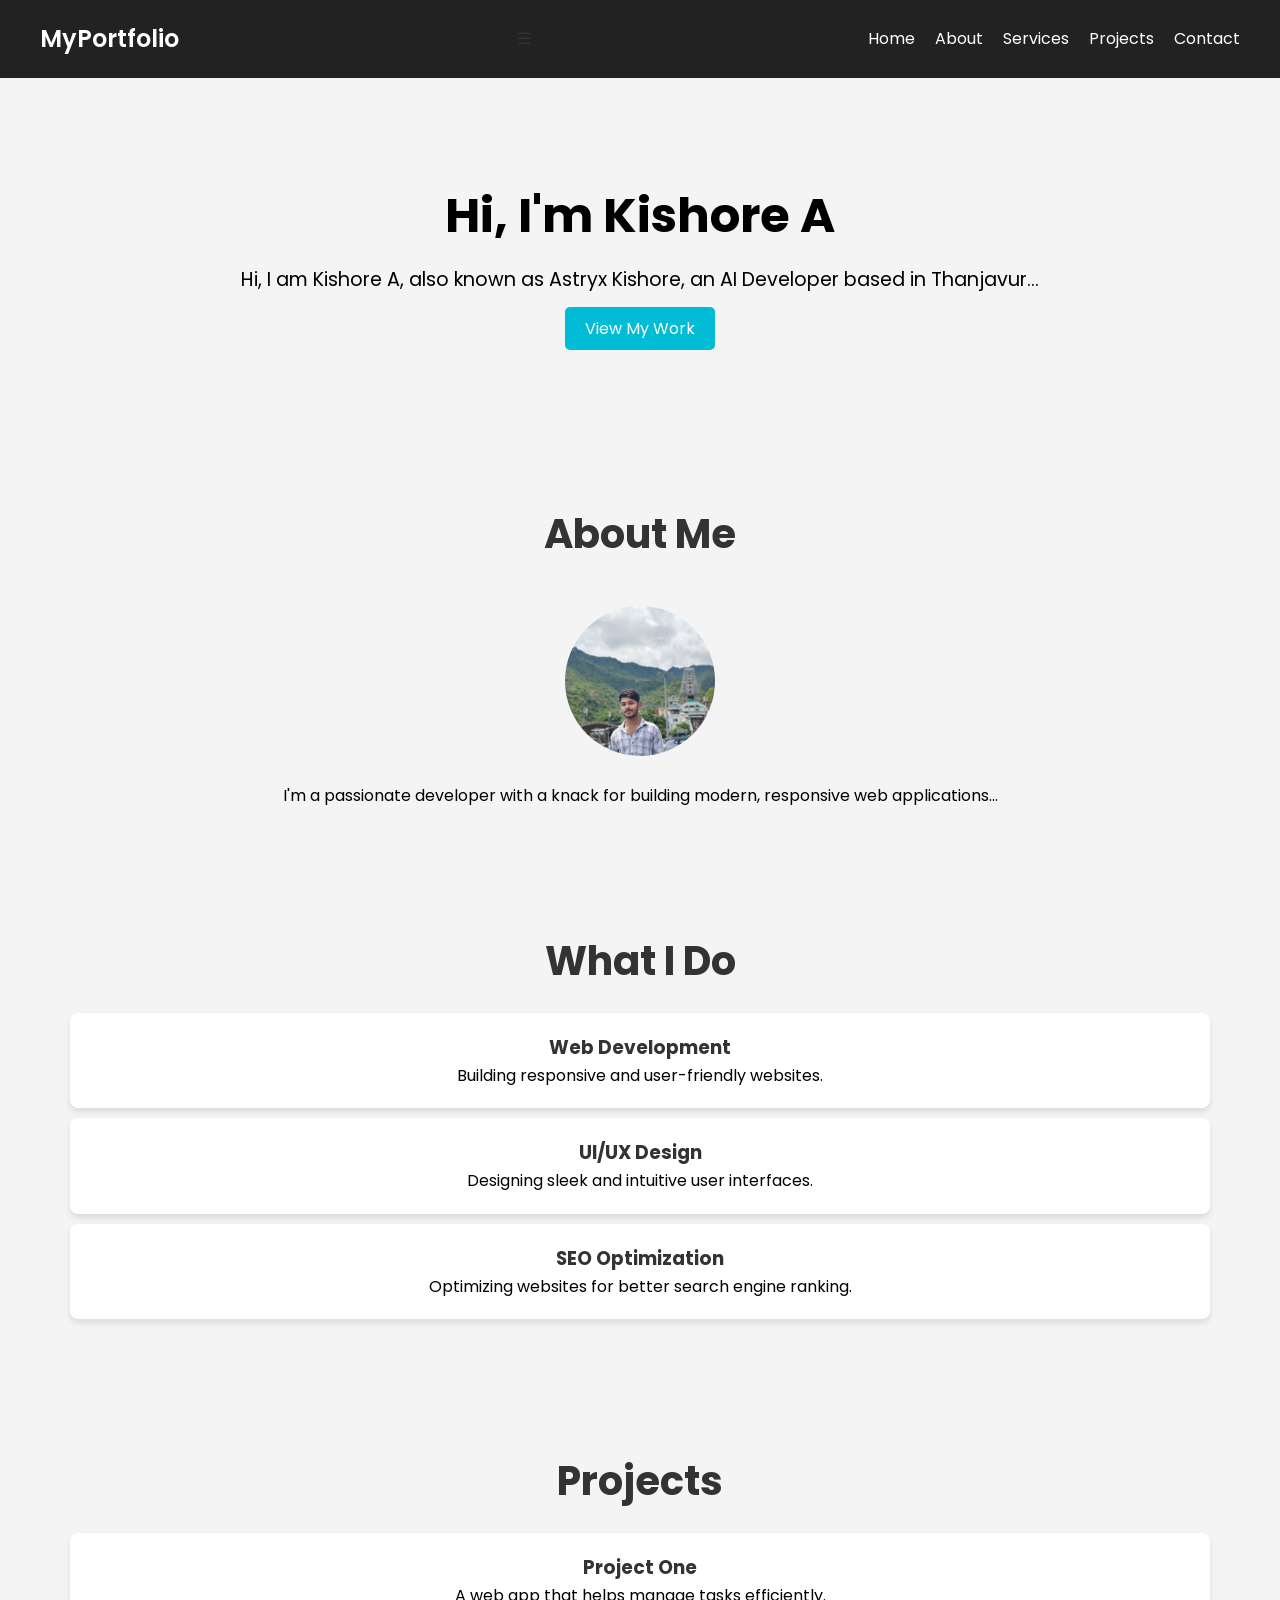
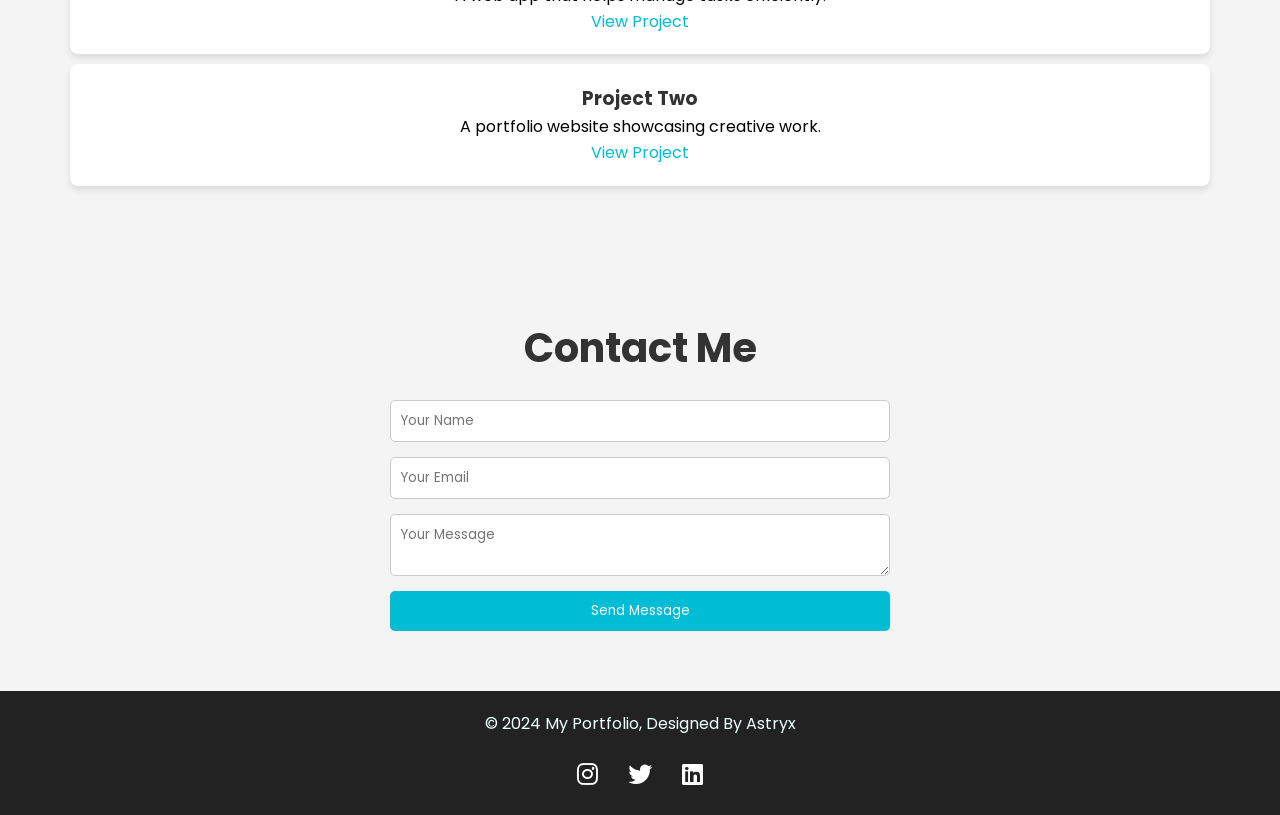
==== index.html @ 1918c246 "Add files via upload" ====
<!DOCTYPE html>
<html lang="en">
<head>
    <meta charset="UTF-8">
    <meta name="viewport" content="width=device-width, initial-scale=1.0">
    <title>My Portfolio</title>
    <link rel="stylesheet" href="style.css">
    <link href="https://fonts.googleapis.com/css2?family=Poppins:wght@300;400;600&display=swap" rel="stylesheet">
    <link rel="stylesheet" href="https://cdnjs.cloudflare.com/ajax/libs/font-awesome/6.4.2/css/all.min.css"> <!-- Font Awesome for Icons -->
    
    <style>
        h1, p {
            color: black;
        }
        .profile-image {
            width: 150px;
            height: 150px;
            border-radius: 50%;
            object-fit: cover;
            margin: 20px 0;
        }
        .social-icons {
            display: flex;
            justify-content: center;
            margin-top: 20px;
        }
        .social-icons a {
            color: white;
            font-size: 24px;
            margin: 0 15px;
            transition: 0.3s;
        }
        .social-icons a:hover {
            color: #00bcd4;
        }
    </style>
</head>
<body>
    <div class="background-effect"></div>

    <header>
        <nav class="navbar">
            <div class="logo">MyPortfolio</div>
            <div class="menu-toggle">☰</div>
            <ul class="nav-links">
                <li><a href="#home">Home</a></li>
                <li><a href="#about">About</a></li>
                <li><a href="#services">Services</a></li>
                <li><a href="#projects">Projects</a></li>
                <li><a href="#contact">Contact</a></li>
            </ul>
        </nav>
    </header>

    <section id="home" class="hero-section">
        <h1>Hi, I'm Kishore A</h1>
        <p>Hi, I am Kishore A, also known as Astryx Kishore, an AI Developer based in Thanjavur...</p>
        <a href="#projects" class="btn">View My Work</a>
    </section>

    <section id="about" class="about-section">
        <h2>About Me</h2>
        <img src="profile.jpg" alt="Kishore's Profile Picture" class="profile-image">
        <p>I'm a passionate developer with a knack for building modern, responsive web applications...</p>
    </section>

    <section id="services" class="services-section">
        <h2>What I Do</h2>
        <div class="service-card">
            <h3>Web Development</h3>
            <p>Building responsive and user-friendly websites.</p>
        </div>
        <div class="service-card">
            <h3>UI/UX Design</h3>
            <p>Designing sleek and intuitive user interfaces.</p>
        </div>
        <div class="service-card">
            <h3>SEO Optimization</h3>
            <p>Optimizing websites for better search engine ranking.</p>
        </div>
    </section>

    <section id="projects" class="projects-section">
        <h2>Projects</h2>
        <div class="project-card">
            <h3>Project One</h3>
            <p>A web app that helps manage tasks efficiently.</p>
            <a href="#">View Project</a>
        </div>
        <div class="project-card">
            <h3>Project Two</h3>
            <p>A portfolio website showcasing creative work.</p>
            <a href="#">View Project</a>
        </div>
    </section>

    <section id="contact" class="contact-section">
        <h2>Contact Me</h2>
        <form>
            <input type="text" placeholder="Your Name" required>
            <input type="email" placeholder="Your Email" required>
            <textarea placeholder="Your Message" required></textarea>
            <button type="submit" class="btn">Send Message</button>
        </form>
    </section>

    <footer>
        <p class="clr">&copy; 2024 My Portfolio, Designed By Astryx</p>
        
        <!-- Social Media Icons -->
        <div class="social-icons">
            <a href="https://www.instagram.com/_mr_calm_0_8_?utm_source=ig_web_button_share_sheet&igsh=ZDNlZDc0MzIxNw==" target="_blank"><i class="fab fa-instagram"></i></a>
            <a href="https://x.com/Kishoreanna2005" target="_blank"><i class="fab fa-twitter"></i></a>
            <a href="https://linkedin.com/in/YOUR_USERNAME" target="_blank"><i class="fab fa-linkedin"></i></a>
        </div>
    </footer>

    <script>
        // Smooth Scroll Effect
        const navLinks = document.querySelectorAll('.nav-links a');

        navLinks.forEach(link => {
            link.addEventListener('click', function(e) {
                e.preventDefault();
                const targetId = this.getAttribute('href');
                document.querySelector(targetId).scrollIntoView({
                    behavior: 'smooth'
                });
            });
        });

        // Sticky Navbar on Scroll
        window.addEventListener('scroll', () => {
            const header = document.querySelector('header');
            if (window.scrollY > 50) {
                header.classList.add('sticky');
            } else {
                header.classList.remove('sticky');
            }
        });

        // Responsive Navbar Toggle
        const menuToggle = document.querySelector('.menu-toggle');
        const navLinksContainer = document.querySelector('.nav-links');

        menuToggle.addEventListener('click', () => {
            navLinksContainer.classList.toggle('active');
        });

        // Form Submission Feedback
        const form = document.querySelector('form');
        form.addEventListener('submit', function(e) {
            e.preventDefault();
            alert('Thank you for your message! I will get back to you soon.');
            form.reset();
        });
    </script>
</body>
</html>
---- style.css ----
/* General Styles */
* {
    margin: 0;
    padding: 0;
    box-sizing: border-box;
    font-family: 'Poppins', sans-serif;
    scroll-behavior: smooth;
}

body {
    background-color: #f4f4f4;
    color: #333;
    line-height: 1.6;
}

header {
    background-color: #222;
    padding: 20px 40px;
    position: sticky;
    top: 0;
    z-index: 1000;
}

.navbar {
    display: flex;
    justify-content: space-between;
    align-items: center;
    max-width: 1200px;
    margin: auto;
}

.logo {
    font-size: 1.5rem;
    font-weight: 600;
    color: #fff;
}

.nav-links {
    list-style: none;
    display: flex;
    gap: 20px;
}

.nav-links a {
    text-decoration: none;
    color: #fff;
    transition: color 0.3s;
}

.nav-links a:hover {
    color: #00bcd4;
}

/* Hero Section */
.hero-section {
    background: url('hero-image.jpg') no-repeat center center/cover;
    color: #fff;
    text-align: center;
    padding: 100px 20px;
}

.hero-section h1 {
    font-size: 3rem;
    margin-bottom: 10px;
}

.hero-section p {
    font-size: 1.2rem;
    margin-bottom: 20px;
}

.btn {
    background-color: #00bcd4;
    color: #fff;
    padding: 10px 20px;
    border: none;
    cursor: pointer;
    text-decoration: none;
    border-radius: 5px;
    transition: background 0.3s;
}

.btn:hover {
    background-color: #008c9e;
}

/* About Section */
.about-section, .services-section, .projects-section, .contact-section {
    padding: 60px 20px;
    text-align: center;
    max-width: 1200px;
    margin: auto;
}

h2 {
    font-size: 2.5rem;
    margin-bottom: 20px;
}

/* Services Section */
.service-card {
    background: #fff;
    padding: 20px;
    margin: 10px;
    border-radius: 8px;
    box-shadow: 0 4px 6px rgba(0, 0, 0, 0.1);
    transition: transform 0.3s;
}

.service-card:hover {
    transform: translateY(-10px);
}

/* Projects Section */
.project-card {
    background: #fff;
    padding: 20px;
    margin: 10px;
    border-radius: 8px;
    box-shadow: 0 4px 6px rgba(0, 0, 0, 0.1);
    transition: transform 0.3s;
}

.project-card:hover {
    transform: translateY(-10px);
}

.project-card a {
    color: #00bcd4;
    text-decoration: none;
    transition: color 0.3s;
}

.project-card a:hover {
    color: #008c9e;
}

/* Contact Section */
form {
    display: flex;
    flex-direction: column;
    gap: 15px;
    max-width: 500px;
    margin: auto;
}

input, textarea {
    padding: 10px;
    border: 1px solid #ccc;
    border-radius: 5px;
}

button {
    background-color: #00bcd4;
    color: #fff;
    padding: 10px;
    border: none;
    cursor: pointer;
    border-radius: 5px;
    transition: background 0.3s;
}

button:hover {
    background-color: #008c9e;
}

/* Footer */
footer {
    background-color: #222;
    color: #fff;
    text-align: center;
    padding: 20px 0;
}

/* Responsive Design */
@media (max-width: 768px) {
    .nav-links {
        flex-direction: column;
        gap: 10px;
    }

    .hero-section h1 {
        font-size: 2.5rem;
    }

    h2 {
        font-size: 2rem;
    }
}


.clr{
    color: azure;
}
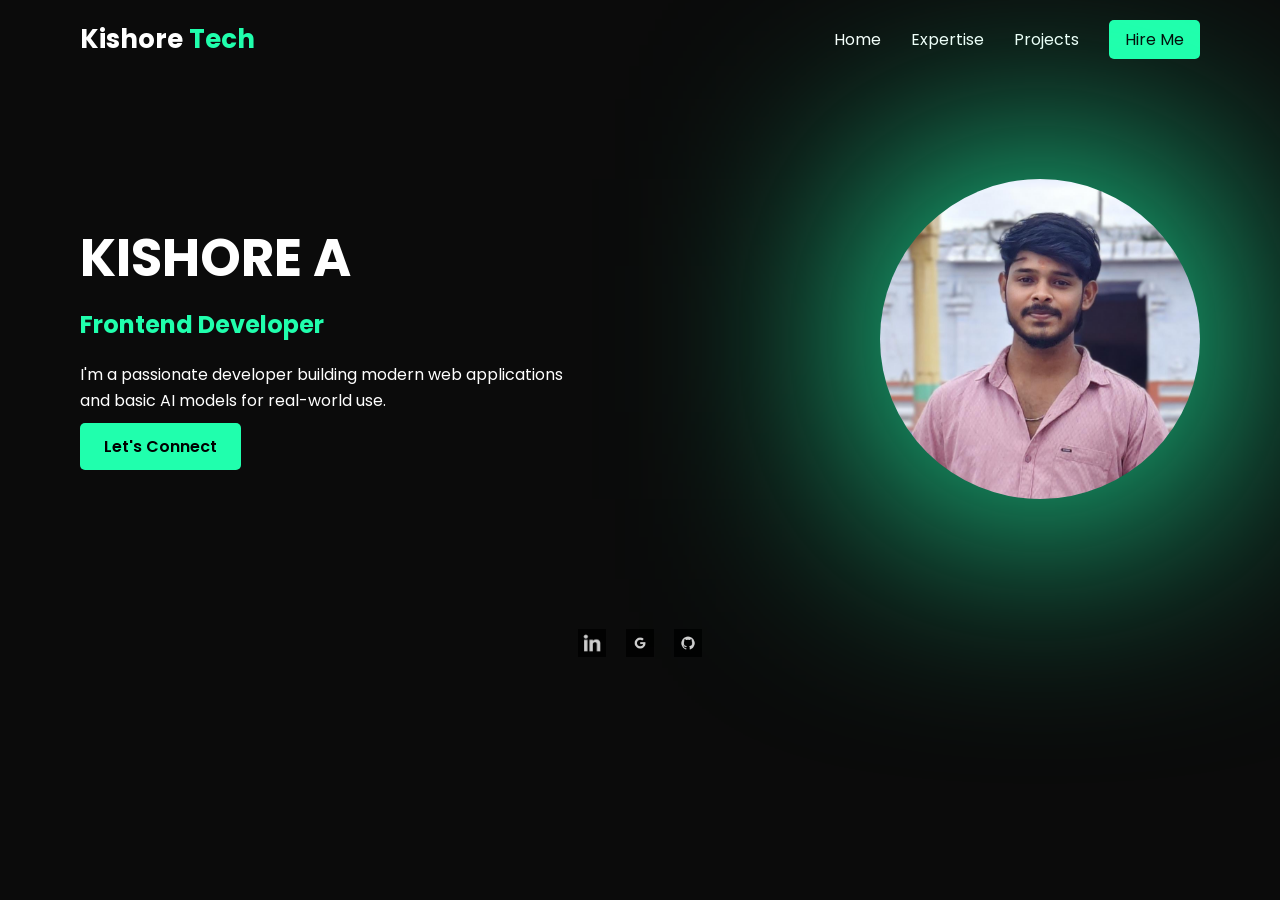
==== commit 06b9ddaf: "Add files via upload" ====
--- a/index.html
+++ b/index.html
@@ -3,157 +3,49 @@
 <head>
     <meta charset="UTF-8">
     <meta name="viewport" content="width=device-width, initial-scale=1.0">
-    <title>My Portfolio</title>
-    <link rel="stylesheet" href="style.css">
-    <link href="https://fonts.googleapis.com/css2?family=Poppins:wght@300;400;600&display=swap" rel="stylesheet">
-    <link rel="stylesheet" href="https://cdnjs.cloudflare.com/ajax/libs/font-awesome/6.4.2/css/all.min.css"> <!-- Font Awesome for Icons -->
-    
-    <style>
-        h1, p {
-            color: black;
-        }
-        .profile-image {
-            width: 150px;
-            height: 150px;
-            border-radius: 50%;
-            object-fit: cover;
-            margin: 20px 0;
-        }
-        .social-icons {
-            display: flex;
-            justify-content: center;
-            margin-top: 20px;
-        }
-        .social-icons a {
-            color: white;
-            font-size: 24px;
-            margin: 0 15px;
-            transition: 0.3s;
-        }
-        .social-icons a:hover {
-            color: #00bcd4;
-        }
-    </style>
+    <title>Kishore A | Portfolio</title>
+    <link rel="stylesheet" href="styles.css">
 </head>
 <body>
-    <div class="background-effect"></div>
 
-    <header>
-        <nav class="navbar">
-            <div class="logo">MyPortfolio</div>
-            <div class="menu-toggle">☰</div>
-            <ul class="nav-links">
-                <li><a href="#home">Home</a></li>
-                <li><a href="#about">About</a></li>
-                <li><a href="#services">Services</a></li>
-                <li><a href="#projects">Projects</a></li>
-                <li><a href="#contact">Contact</a></li>
-            </ul>
-        </nav>
-    </header>
+<nav>
+    <div class="logo">Kishore<span> Tech</span></div>
+    <ul>
+        <li><a href="index.html">Home</a></li>
+        <li><a href="skills.html">Expertise</a></li>
+        <li><a href="projects.html">Projects</a></li>
+        <li><a href="contact.html" class="contact-btn">Hire Me</a></li>
+    </ul>
+</nav>
 
-    <section id="home" class="hero-section">
-        <h1>Hi, I'm Kishore A</h1>
-        <p>Hi, I am Kishore A, also known as Astryx Kishore, an AI Developer based in Thanjavur...</p>
-        <a href="#projects" class="btn">View My Work</a>
-    </section>
+<header class="hero">
+    <div class="hero-content">
+        <h1>KISHORE A</h1>
+        <h2>Frontend Developer</h2>
+        <p>
+            I'm a passionate developer building modern web applications
+            and basic AI models for real-world use.
+        </p>
+        <a href="contact.html" class="btn-primary">Let's Connect</a>
+    </div>
 
-    <section id="about" class="about-section">
-        <h2>About Me</h2>
-        <img src="profile.jpg" alt="Kishore's Profile Picture" class="profile-image">
-        <p>I'm a passionate developer with a knack for building modern, responsive web applications...</p>
-    </section>
+    <div class="hero-image">
+        <div class="glow-circle"></div>
+        <img src="profile.jpg" alt="Kishore">
+    </div>
+</header>
 
-    <section id="services" class="services-section">
-        <h2>What I Do</h2>
-        <div class="service-card">
-            <h3>Web Development</h3>
-            <p>Building responsive and user-friendly websites.</p>
-        </div>
-        <div class="service-card">
-            <h3>UI/UX Design</h3>
-            <p>Designing sleek and intuitive user interfaces.</p>
-        </div>
-        <div class="service-card">
-            <h3>SEO Optimization</h3>
-            <p>Optimizing websites for better search engine ranking.</p>
-        </div>
-    </section>
+<footer class="social-footer">
+    <a href="https://www.linkedin.com/in/kishoreanna2005/" target="_blank">
+        <img src="linkedin.jpg" alt="LinkedIn">
+    </a>
+    <a href="mailto:kishoreak0820@gmail.com">
+        <img src="gmail.jpg" alt="Gmail">
+    </a>
+    <a href="https://github.com/kishore8306" target="_blank">
+        <img src="github.jpg" alt="GitHub">
+    </a>
+</footer>
 
-    <section id="projects" class="projects-section">
-        <h2>Projects</h2>
-        <div class="project-card">
-            <h3>Project One</h3>
-            <p>A web app that helps manage tasks efficiently.</p>
-            <a href="#">View Project</a>
-        </div>
-        <div class="project-card">
-            <h3>Project Two</h3>
-            <p>A portfolio website showcasing creative work.</p>
-            <a href="#">View Project</a>
-        </div>
-    </section>
-
-    <section id="contact" class="contact-section">
-        <h2>Contact Me</h2>
-        <form>
-            <input type="text" placeholder="Your Name" required>
-            <input type="email" placeholder="Your Email" required>
-            <textarea placeholder="Your Message" required></textarea>
-            <button type="submit" class="btn">Send Message</button>
-        </form>
-    </section>
-
-    <footer>
-        <p class="clr">&copy; 2024 My Portfolio, Designed By Astryx</p>
-        
-        <!-- Social Media Icons -->
-        <div class="social-icons">
-            <a href="https://www.instagram.com/_mr_calm_0_8_?utm_source=ig_web_button_share_sheet&igsh=ZDNlZDc0MzIxNw==" target="_blank"><i class="fab fa-instagram"></i></a>
-            <a href="https://x.com/Kishoreanna2005" target="_blank"><i class="fab fa-twitter"></i></a>
-            <a href="https://linkedin.com/in/YOUR_USERNAME" target="_blank"><i class="fab fa-linkedin"></i></a>
-        </div>
-    </footer>
-
-    <script>
-        // Smooth Scroll Effect
-        const navLinks = document.querySelectorAll('.nav-links a');
-
-        navLinks.forEach(link => {
-            link.addEventListener('click', function(e) {
-                e.preventDefault();
-                const targetId = this.getAttribute('href');
-                document.querySelector(targetId).scrollIntoView({
-                    behavior: 'smooth'
-                });
-            });
-        });
-
-        // Sticky Navbar on Scroll
-        window.addEventListener('scroll', () => {
-            const header = document.querySelector('header');
-            if (window.scrollY > 50) {
-                header.classList.add('sticky');
-            } else {
-                header.classList.remove('sticky');
-            }
-        });
-
-        // Responsive Navbar Toggle
-        const menuToggle = document.querySelector('.menu-toggle');
-        const navLinksContainer = document.querySelector('.nav-links');
-
-        menuToggle.addEventListener('click', () => {
-            navLinksContainer.classList.toggle('active');
-        });
-
-        // Form Submission Feedback
-        const form = document.querySelector('form');
-        form.addEventListener('submit', function(e) {
-            e.preventDefault();
-            alert('Thank you for your message! I will get back to you soon.');
-            form.reset();
-        });
-    </script>
 </body>
 </html>
--- a/styles.css
+++ b/styles.css
@@ -0,0 +1,250 @@
+@import url('https://fonts.googleapis.com/css2?family=Poppins:wght@300;400;600;700&display=swap');
+
+* {
+    margin: 0;
+    padding: 0;
+    box-sizing: border-box;
+}
+
+body {
+    font-family: 'Poppins', sans-serif;
+    background: #0b0b0b;
+    color: white;
+}
+
+/* NAVBAR */
+nav {
+    display: flex;
+    justify-content: space-between;
+    align-items: center;
+    padding: 20px 80px;
+}
+
+.logo {
+    font-size: 26px;
+    font-weight: 700;
+}
+
+.logo span {
+    color: #20ffad;
+}
+
+nav ul {
+    list-style: none;
+    display: flex;
+    gap: 30px;
+}
+
+nav a {
+    text-decoration: none;
+    color: white;
+}
+
+.contact-btn {
+    background: #20ffad;
+    color: black;
+    padding: 8px 16px;
+    border-radius: 5px;
+}
+
+/* HERO */
+.hero {
+    display: flex;
+    align-items: center;
+    justify-content: space-between;
+    padding: 100px 80px;
+}
+
+.hero-content {
+    max-width: 500px;
+}
+
+.hero-content h1 {
+    font-size: 52px;
+}
+
+.hero-content h2 {
+    color: #20ffad;
+    margin: 10px 0;
+}
+
+.hero-content p {
+    margin: 20px 0;
+    line-height: 1.6;
+}
+
+.btn-primary {
+    background: #20ffad;
+    color: black;
+    padding: 12px 24px;
+    text-decoration: none;
+    border-radius: 5px;
+    font-weight: 600;
+}
+
+/* HERO IMAGE FIX */
+.hero-image {
+    position: relative;
+    width: 320px;
+    height: 320px;
+}
+
+.hero-image img {
+    width: 100%;
+    height: 100%;
+    border-radius: 50%;
+    object-fit: cover;
+    position: relative;
+    z-index: 2;
+}
+
+.glow-circle {
+    width: 320px;
+    height: 320px;
+    background: #20ffad;
+    filter: blur(120px);
+    position: absolute;
+    top: 0;
+    left: 0;
+    z-index: 1;
+}
+
+/* SECTIONS */
+.section-title {
+    text-align: center;
+    font-size: 32px;
+    margin-bottom: 50px;
+}
+
+.expertise,
+.projects {
+    padding: 120px 80px;
+}
+
+.expertise-grid {
+    display: grid;
+    grid-template-columns: repeat(3, 1fr);
+    gap: 30px;
+}
+
+.exp-card,
+.project-card {
+    background: rgba(255,255,255,0.05);
+    padding: 30px;
+    border-radius: 15px;
+    text-align: center;
+}
+
+.project-card {
+    max-width: 500px;
+    margin: auto;
+}
+
+.tags span {
+    display: inline-block;
+    margin: 10px;
+    padding: 6px 12px;
+    background: #20ffad;
+    color: black;
+    border-radius: 20px;
+}
+
+/* CONTACT */
+.contact-container {
+    max-width: 500px;
+    margin: 140px auto;
+    padding: 40px;
+    background: rgba(255,255,255,0.05);
+    border-radius: 15px;
+}
+
+.contact-form {
+    display: flex;
+    flex-direction: column;
+    gap: 20px;
+}
+
+.contact-form input,
+.contact-form textarea {
+    padding: 15px;
+    background: rgba(255,255,255,0.05);
+    border: none;
+    color: white;
+    border-radius: 5px;
+}
+
+.submit-btn {
+    background: #20ffad;
+    color: black;
+    padding: 15px;
+    border: none;
+    border-radius: 5px;
+    font-weight: 700;
+    cursor: pointer;
+}
+
+/* FOOTER SOCIAL ICONS */
+.social-footer {
+    display: flex;
+    justify-content: center;
+    gap: 20px;
+    padding: 30px 0;
+}
+
+.social-footer a {
+    font-size: 20px;
+    text-decoration: none;
+    color: #20ffad;
+}
+
+.hero-image img {
+    width: 320px;
+    height: 320px;
+    object-fit: cover;
+    border-radius: 50%;
+    z-index: 2;
+    position: relative;
+}
+
+
+
+
+
+
+
+
+
+
+
+
+
+
+/* FIX PROFILE IMAGE TO PERFECT CIRCLE */
+.hero-image img {
+    width: 320px;
+    height: 320px;
+    object-fit: cover;
+    border-radius: 50%;
+    position: relative;
+    z-index: 2;
+}
+
+/* SOCIAL ICON FOOTER */
+.social-footer {
+    display: flex;
+    justify-content: center;
+    gap: 20px;
+    padding: 30px 0;
+}
+
+.social-footer img {
+    width: 28px;
+    height: 28px;
+    opacity: 0.8;
+    transition: 0.3s;
+}
+
+.social-footer img:hover {
+    opacity: 1;
+    transform: scale(1.1);
+}
